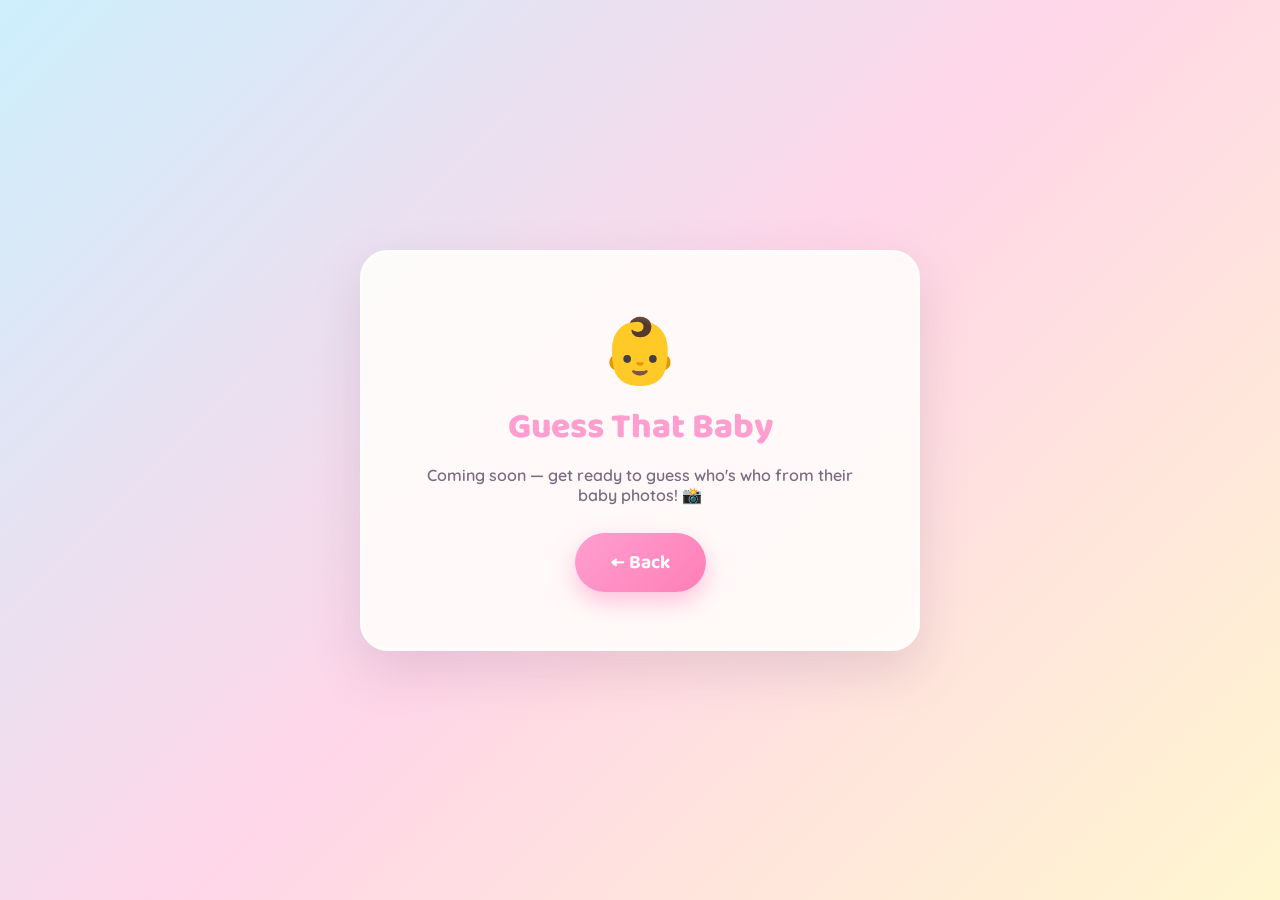
==== guess-that-baby/index.html @ 202a557a "Add guest/admin sign-in, guest home and view-only leaderboard - welcome/: sign-in page asking "What " ====
<!doctype html>
<html lang="en">
<head>
  <meta charset="UTF-8" />
  <meta name="viewport" content="width=device-width, initial-scale=1.0" />
  <meta name="robots" content="noindex" />
  <title>Guess That Baby — Dapo & Desola's Baby Shower</title>
  <link rel="icon" href="data:image/svg+xml,<svg xmlns=%22http://www.w3.org/2000/svg%22 viewBox=%220 0 100 100%22><text y=%22.9em%22 font-size=%2290%22>👶</text></svg>" />
  <link rel="preconnect" href="https://fonts.googleapis.com">
  <link rel="preconnect" href="https://fonts.gstatic.com" crossorigin>
  <link href="https://fonts.googleapis.com/css2?family=Baloo+2:wght@500;700;800&family=Quicksand:wght@500;600;700&display=swap" rel="stylesheet">
  <link rel="stylesheet" href="/style.css" />
</head>
<body>
  <div class="floaty-bg" aria-hidden="true">
    <span>👶</span><span>📸</span><span>🍼</span><span>⭐</span><span>🧸</span><span>👶</span><span>📸</span><span>🍼</span>
  </div>

  <section class="screen active">
    <div class="placeholder-card">
      <div class="placeholder-icon">👶</div>
      <h1 class="placeholder-title">Guess That Baby</h1>
      <p class="placeholder-sub">Coming soon — get ready to guess who's who from their baby photos! 📸</p>
      <!-- "/" takes admins to the hub; the Worker sends guests on to /guest/ -->
      <a class="btn-primary" href="/#menu">← Back</a>
    </div>
  </section>
</body>
</html>
---- style.css ----
/* ============================================================
   BABY SHOWER EVENT APP — SHARED SHELL STYLES
   Used by the hub (this file) and by the "coming soon" feature
   pages (welcome/guest/leaderboard/karaoke/...), which link to this file
   via ../style.css. The jeopardy/ feature is self-contained with
   its own stylesheet — don't need to touch this file for that.

   Edit the CSS variables below to shift the whole app's palette.
   ============================================================ */

:root {
  --pink: #ffd6e8;
  --pink-deep: #ff9ecf;
  --blue: #cdeffd;
  --blue-deep: #8fd9f7;
  --mint: #d8f5e3;
  --mint-deep: #8fe0b3;
  --butter: #fff6cf;
  --butter-deep: #ffe066;
  --lavender: #e6dcfb;
  --ink: #4a3b52;
  --ink-soft: #7a6b82;
  --white: #fffdfb;
  --shadow: rgba(122, 90, 120, 0.18);
  --radius-lg: 28px;
  --radius-md: 18px;
  --radius-sm: 12px;
  --font-display: 'Baloo 2', system-ui, sans-serif;
  --font-body: 'Quicksand', system-ui, sans-serif;
}

* { box-sizing: border-box; }

html, body {
  margin: 0;
  min-height: 100vh;
  font-family: var(--font-body);
  color: var(--ink);
  background: linear-gradient(135deg, var(--blue) 0%, var(--pink) 50%, var(--butter) 100%);
  background-attachment: fixed;
  overflow-x: hidden;
}

/* ---------- Floating background decoration ---------- */
.floaty-bg {
  position: fixed;
  inset: 0;
  z-index: 0;
  pointer-events: none;
  overflow: hidden;
}
.floaty-bg span {
  position: absolute;
  font-size: 2.6rem;
  opacity: 0.25;
  animation: float-up 18s linear infinite;
  bottom: -10%;
}
.floaty-bg span:nth-child(1) { left: 4%;  animation-delay: 0s;  }
.floaty-bg span:nth-child(2) { left: 18%; animation-delay: 3s;  font-size: 2rem; }
.floaty-bg span:nth-child(3) { left: 32%; animation-delay: 6s;  }
.floaty-bg span:nth-child(4) { left: 48%; animation-delay: 1s;  font-size: 1.6rem; }
.floaty-bg span:nth-child(5) { left: 63%; animation-delay: 9s;  }
.floaty-bg span:nth-child(6) { left: 77%; animation-delay: 4s;  font-size: 2.2rem; }
.floaty-bg span:nth-child(7) { left: 88%; animation-delay: 7s;  }
.floaty-bg span:nth-child(8) { left: 95%; animation-delay: 2s;  font-size: 1.8rem; }

@keyframes float-up {
  0%   { transform: translateY(0) rotate(0deg); opacity: 0; }
  10%  { opacity: 0.25; }
  90%  { opacity: 0.25; }
  100% { transform: translateY(-120vh) rotate(25deg); opacity: 0; }
}

/* ---------- Screens ---------- */
.screen {
  position: relative;
  z-index: 1;
  display: none;
  min-height: 100vh;
  width: 100%;
  align-items: center;
  justify-content: center;
  flex-direction: column;
  padding: 24px;
}
.screen.active { display: flex; }

/* ---------- Shared buttons ---------- */
.btn-primary {
  font-family: var(--font-display);
  font-size: 1.2rem;
  font-weight: 700;
  color: var(--white);
  background: linear-gradient(135deg, var(--pink-deep), #ff7fb8);
  border: none;
  border-radius: 999px;
  padding: 14px 36px;
  cursor: pointer;
  box-shadow: 0 10px 24px rgba(255, 126, 184, 0.45);
  transition: transform 0.15s ease, box-shadow 0.15s ease;
  text-decoration: none;
  display: inline-block;
}
.btn-primary:hover { transform: translateY(-2px) scale(1.02); box-shadow: 0 14px 30px rgba(255, 126, 184, 0.55); }
.btn-primary:active { transform: translateY(0) scale(0.99); }

.btn-ghost {
  font-family: var(--font-body);
  font-weight: 700;
  color: var(--ink-soft);
  background: rgba(255,255,255,0.7);
  border: 2px solid var(--lavender);
  border-radius: 999px;
  padding: 10px 22px;
  cursor: pointer;
  transition: background 0.15s ease;
  text-decoration: none;
  display: inline-block;
}
.btn-ghost:hover { background: var(--lavender); color: var(--ink); }

/* ---------- Welcome screen ---------- */
.welcome-card {
  background: rgba(255, 253, 251, 0.9);
  backdrop-filter: blur(6px);
  border-radius: var(--radius-lg);
  box-shadow: 0 20px 50px var(--shadow);
  padding: 56px 48px;
  max-width: 640px;
  width: 100%;
  text-align: center;
  border: 3px solid var(--white);
}

.eyebrow {
  font-weight: 700;
  letter-spacing: 0.12em;
  text-transform: uppercase;
  font-size: 0.85rem;
  color: var(--blue-deep);
  margin: 0 0 10px;
}

.welcome-title {
  font-family: var(--font-display);
  font-weight: 800;
  font-size: clamp(2rem, 6vw, 3.2rem);
  line-height: 1.2;
  margin: 0 0 16px;
  color: var(--ink);
}
.welcome-title .names {
  color: var(--pink-deep);
  text-shadow: 2px 2px 0 var(--butter);
}

.welcome-subtitle {
  margin: 0 0 32px;
  color: var(--ink-soft);
  font-weight: 600;
  font-size: 1.1rem;
}

/* ---------- Menu screen ---------- */
.menu-wrap {
  max-width: 900px;
  width: 100%;
  text-align: center;
}

.menu-title {
  font-family: var(--font-display);
  font-weight: 800;
  font-size: clamp(1.8rem, 4.5vw, 2.6rem);
  color: var(--pink-deep);
  margin: 0 0 6px;
  text-shadow: 2px 2px 0 var(--butter);
}

.menu-subtitle {
  color: var(--ink-soft);
  font-weight: 600;
  margin: 0 0 32px;
}

.menu-grid {
  display: grid;
  grid-template-columns: repeat(2, 1fr);
  gap: 20px;
}

.menu-tile {
  background: var(--white);
  border-radius: var(--radius-lg);
  box-shadow: 0 12px 30px var(--shadow);
  border: 3px solid var(--lavender);
  padding: 36px 20px;
  display: flex;
  flex-direction: column;
  align-items: center;
  gap: 8px;
  text-decoration: none;
  color: var(--ink);
  transition: transform 0.15s ease, box-shadow 0.15s ease, border-color 0.15s ease;
}
.menu-tile:hover {
  transform: translateY(-4px) scale(1.02);
  box-shadow: 0 18px 36px var(--shadow);
  border-color: var(--pink-deep);
}

.menu-tile.live {
  border-color: var(--pink-deep);
  background: linear-gradient(135deg, #fff, #fff0f7);
}

.tile-icon { font-size: 3rem; line-height: 1; }

.tile-title {
  font-family: var(--font-display);
  font-weight: 700;
  font-size: 1.3rem;
}

.tile-tag {
  font-size: 0.85rem;
  font-weight: 700;
  color: var(--ink-soft);
  background: var(--lavender);
  padding: 4px 12px;
  border-radius: 999px;
}
.menu-tile.live .tile-tag {
  color: var(--white);
  background: var(--pink-deep);
}

.back-link {
  display: inline-block;
  margin-bottom: 14px;
  font-weight: 700;
  font-size: 0.9rem;
  color: var(--ink-soft);
  text-decoration: none;
}
.back-link:hover { color: var(--pink-deep); }

/* ---------- Team setup card (used by Leaderboard's first-run flow) ---------- */
.setup-card {
  background: rgba(255, 253, 251, 0.9);
  backdrop-filter: blur(6px);
  border-radius: var(--radius-lg);
  box-shadow: 0 20px 50px var(--shadow);
  padding: 40px 48px;
  max-width: 640px;
  width: 100%;
  text-align: center;
  border: 3px solid var(--white);
}

.setup-card h1 {
  font-family: var(--font-display);
  font-weight: 800;
  font-size: clamp(1.7rem, 4.5vw, 2.4rem);
  margin: 0 0 6px;
  color: var(--pink-deep);
}

.setup-card .setup-sub {
  margin: 0 0 28px;
  color: var(--ink-soft);
  font-weight: 600;
}

.setup-card h2 {
  font-family: var(--font-display);
  font-size: 1.2rem;
  margin: 0 0 14px;
  color: var(--ink);
}

.team-inputs {
  display: grid;
  grid-template-columns: repeat(2, 1fr);
  gap: 10px;
  margin-bottom: 14px;
}

.team-input-row {
  display: flex;
  align-items: center;
  gap: 8px;
  background: var(--white);
  border-radius: var(--radius-sm);
  padding: 8px 14px;
  border: 2px solid var(--blue-deep);
}
.team-input-row .swatch {
  width: 14px; height: 14px; border-radius: 50%; flex-shrink: 0;
}
.team-input-row input {
  border: none;
  outline: none;
  background: transparent;
  font-family: var(--font-body);
  font-weight: 600;
  font-size: 1rem;
  width: 100%;
  color: var(--ink);
}

.team-count-controls {
  display: flex;
  align-items: center;
  justify-content: center;
  gap: 14px;
  margin: 10px 0 28px;
  font-weight: 700;
  color: var(--ink-soft);
}

.btn-round {
  width: 36px; height: 36px;
  border-radius: 50%;
  border: none;
  background: var(--lavender);
  color: var(--ink);
  font-size: 1.3rem;
  font-weight: 800;
  cursor: pointer;
  transition: transform 0.15s ease, background 0.15s ease;
  line-height: 1;
}
.btn-round:hover { background: var(--pink-deep); color: var(--white); transform: scale(1.08); }
.btn-round:disabled { opacity: 0.35; cursor: not-allowed; transform: none; }

/* ---------- League table (Leaderboard) ---------- */
.league-card {
  background: rgba(255, 253, 251, 0.9);
  backdrop-filter: blur(6px);
  border-radius: var(--radius-lg);
  box-shadow: 0 20px 50px var(--shadow);
  padding: 40px 48px;
  max-width: 560px;
  width: 100%;
  text-align: center;
  border: 3px solid var(--white);
}
.league-card h1 {
  font-family: var(--font-display);
  font-weight: 800;
  font-size: clamp(1.7rem, 4.5vw, 2.4rem);
  margin: 0 0 6px;
  color: var(--pink-deep);
}
.league-card .league-sub {
  margin: 0 0 24px;
  color: var(--ink-soft);
  font-weight: 600;
}

.league-table {
  display: flex;
  flex-direction: column;
  gap: 10px;
  margin-bottom: 28px;
}

.league-row {
  display: flex;
  align-items: center;
  gap: 14px;
  background: var(--white);
  border-radius: var(--radius-sm);
  padding: 12px 18px;
  border: 2px solid var(--blue-deep);
  font-weight: 700;
}
.league-row.first {
  border-color: var(--butter-deep);
  background: linear-gradient(135deg, #fffef5, var(--butter));
  transform: scale(1.02);
}
.league-rank {
  font-family: var(--font-display);
  font-size: 1.1rem;
  color: var(--ink-soft);
  width: 28px;
  flex-shrink: 0;
}
.league-swatch {
  width: 14px; height: 14px; border-radius: 50%; flex-shrink: 0;
}
.league-name {
  flex: 1;
  text-align: left;
  overflow: hidden;
  text-overflow: ellipsis;
  white-space: nowrap;
}
.league-score {
  font-family: var(--font-display);
  color: var(--pink-deep);
  font-size: 1.2rem;
}

.league-actions {
  display: flex;
  gap: 12px;
  justify-content: center;
  flex-wrap: wrap;
}

/* ---------- Gate message (e.g. "teams not set up yet") ---------- */
.gate-icon { font-size: 3.4rem; margin-bottom: 8px; }

/* ---------- Placeholder "coming soon" pages ---------- */
.placeholder-card {
  background: rgba(255, 253, 251, 0.9);
  backdrop-filter: blur(6px);
  border-radius: var(--radius-lg);
  box-shadow: 0 20px 50px var(--shadow);
  padding: 56px 48px;
  max-width: 560px;
  width: 100%;
  text-align: center;
  border: 3px solid var(--white);
}
.placeholder-icon { font-size: 4rem; margin-bottom: 10px; }
.placeholder-title {
  font-family: var(--font-display);
  font-weight: 800;
  font-size: clamp(1.6rem, 4vw, 2.2rem);
  color: var(--pink-deep);
  margin: 0 0 10px;
}
.placeholder-sub {
  color: var(--ink-soft);
  font-weight: 600;
  margin: 0 0 28px;
}

/* ---------- Sign-in (welcome) page ---------- */
.signin-card { padding: 44px 40px 40px; }
.signin-title { font-size: clamp(1.9rem, 5.5vw, 2.8rem); margin-bottom: 24px; }

.role-fieldset { border: none; margin: 0; padding: 0; min-width: 0; }
.signin-question {
  font-family: var(--font-display);
  font-weight: 700;
  font-size: 1.3rem;
  line-height: 1.3;
  color: var(--ink);
  margin: 0 auto 16px;
  padding: 0;
}
.role-grid { display: grid; grid-template-columns: 1fr 1fr; gap: 16px; }

.role-option { position: relative; cursor: pointer; }
.role-option input {
  position: absolute;
  opacity: 0;
  width: 1px;
  height: 1px;
}
.role-card {
  height: 100%;
  display: flex;
  flex-direction: column;
  align-items: center;
  gap: 6px;
  padding: 24px 16px 20px;
  background: var(--white);
  border: 3px solid var(--lavender);
  border-radius: var(--radius-md);
  box-shadow: 0 8px 20px var(--shadow);
  transition: transform 0.15s ease, border-color 0.15s ease, box-shadow 0.15s ease, background 0.15s ease;
}
.role-option:hover .role-card { transform: translateY(-3px); border-color: var(--pink-deep); }
.role-option input:focus-visible + .role-card { outline: 3px solid var(--blue-deep); outline-offset: 3px; }
.role-option input:checked + .role-card {
  border-color: var(--pink-deep);
  background: linear-gradient(135deg, #fff, #fff0f7);
  box-shadow: 0 0 0 4px rgba(255, 158, 207, 0.3), 0 12px 26px var(--shadow);
  transform: translateY(-3px);
}
.role-icon { font-size: 2.6rem; line-height: 1.1; }
.role-name { font-family: var(--font-display); font-weight: 800; font-size: 1.35rem; color: var(--ink); }
.role-desc { font-size: 0.9rem; font-weight: 600; color: var(--ink-soft); line-height: 1.35; }

.password-step { margin-top: 26px; animation: step-in 0.25s ease; }
@keyframes step-in {
  from { opacity: 0; transform: translateY(-6px); }
  to   { opacity: 1; transform: translateY(0); }
}
.field-label-center { display: block; font-weight: 700; color: var(--ink-soft); margin-bottom: 8px; }
.signin-input {
  width: 100%;
  max-width: 340px;
  font-family: var(--font-body);
  font-size: 1.1rem;
  font-weight: 600;
  text-align: center;
  color: var(--ink);
  background: var(--white);
  border: 2px solid var(--lavender);
  border-radius: 999px;
  padding: 12px 18px;
}
.signin-input:focus { outline: none; border-color: var(--pink-deep); box-shadow: 0 0 0 4px rgba(255, 158, 207, 0.25); }
.signin-error { min-height: 1.3em; margin: 10px 0 16px; color: #c62f3a; font-weight: 700; }
.btn-primary:disabled { opacity: 0.6; cursor: default; transform: none; }

.signed-in-note {
  background: var(--mint);
  border-radius: 999px;
  padding: 8px 16px;
  font-weight: 700;
  margin: -8px auto 20px;
  display: inline-block;
}
.signed-in-note a { color: var(--ink); }
.signed-in-note[hidden] { display: none; }

/* ---------- Guest pages ---------- */
.names-inline { color: var(--pink-deep); text-shadow: 2px 2px 0 var(--butter); }
.signout-btn { margin-top: 28px; font-size: 0.9rem; }
.hub-signout { text-align: center; margin-top: 24px; }

.league-empty { color: var(--ink-soft); font-weight: 600; margin: 8px 0 18px; }
.league-status {
  display: flex;
  align-items: center;
  justify-content: center;
  gap: 8px;
  font-size: 0.85rem;
  font-weight: 700;
  color: var(--ink-soft);
  margin: 4px 0 0;
}
.live-dot {
  width: 10px;
  height: 10px;
  border-radius: 50%;
  background: var(--mint-deep);
  animation: live-pulse 1.6s ease-in-out infinite;
}
.league-status.offline .live-dot { background: #e5484d; animation: none; }
@keyframes live-pulse {
  0%, 100% { box-shadow: 0 0 0 0 rgba(143, 224, 179, 0.7); }
  50%      { box-shadow: 0 0 0 6px rgba(143, 224, 179, 0); }
}
@media (prefers-reduced-motion: reduce) {
  .live-dot, .password-step { animation: none; }
}

/* ---------- Responsive ---------- */
@media (max-width: 640px) {
  .menu-grid { grid-template-columns: 1fr; }
  .welcome-card, .placeholder-card { padding: 36px 26px; }
  .signin-card { padding: 32px 18px 28px; }
  .league-card { padding: 28px 16px; }
  .league-row { gap: 10px; padding: 12px 14px; }
  .role-grid { gap: 10px; }
  .role-card { padding: 18px 10px 16px; }
  .role-icon { font-size: 2.2rem; }
}
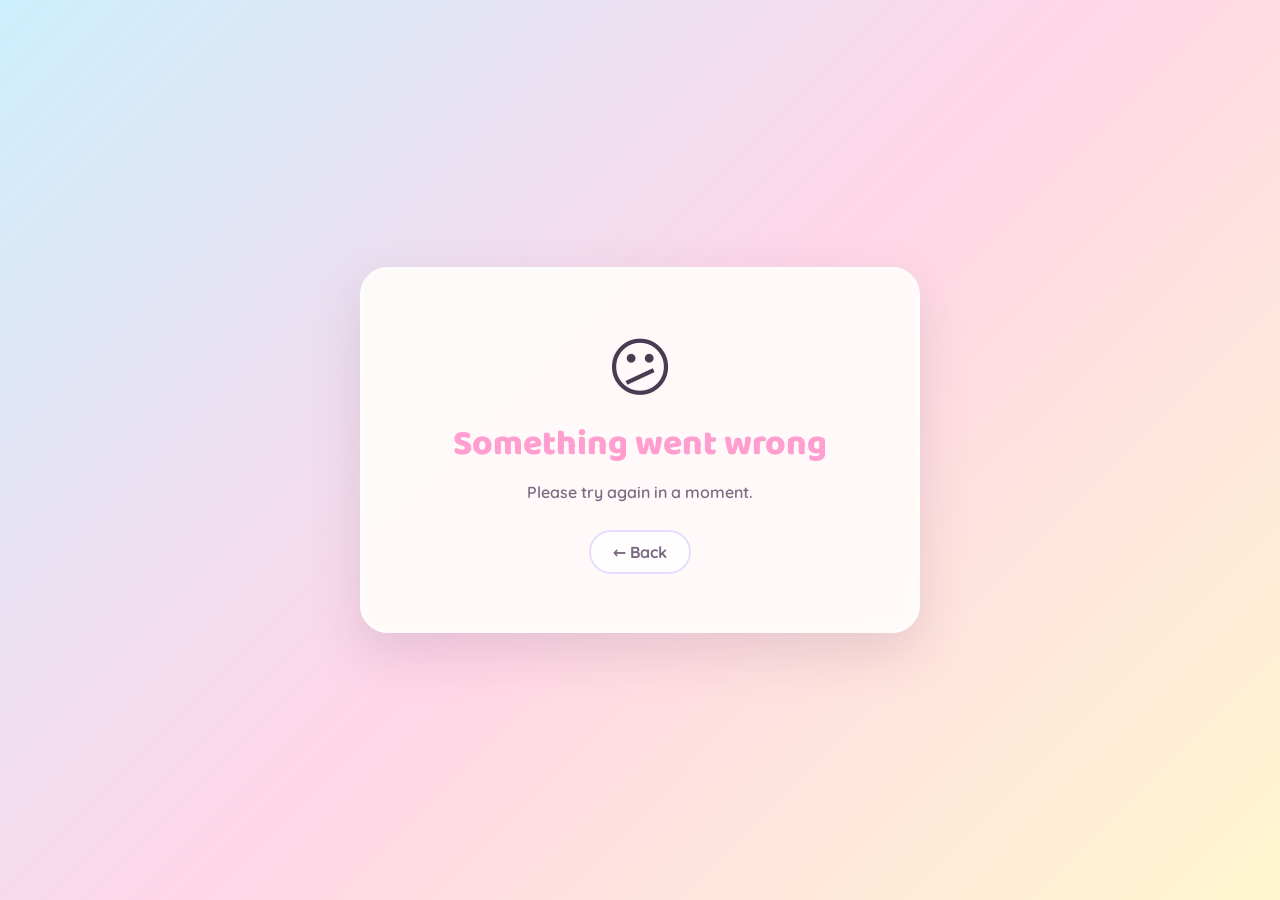
==== commit 4ee90ded: "Add Guess That Baby guest phone game - One phone per team: teams come from the Leaderboard (game won" ====
--- a/guess-that-baby/index.html
+++ b/guess-that-baby/index.html
@@ -2,7 +2,7 @@
 <html lang="en">
 <head>
   <meta charset="UTF-8" />
-  <meta name="viewport" content="width=device-width, initial-scale=1.0" />
+  <meta name="viewport" content="width=device-width, initial-scale=1.0, viewport-fit=cover" />
   <meta name="robots" content="noindex" />
   <title>Guess That Baby — Dapo & Desola's Baby Shower</title>
   <link rel="icon" href="data:image/svg+xml,<svg xmlns=%22http://www.w3.org/2000/svg%22 viewBox=%220 0 100 100%22><text y=%22.9em%22 font-size=%2290%22>👶</text></svg>" />
@@ -10,20 +10,85 @@
   <link rel="preconnect" href="https://fonts.gstatic.com" crossorigin>
   <link href="https://fonts.googleapis.com/css2?family=Baloo+2:wght@500;700;800&family=Quicksand:wght@500;600;700&display=swap" rel="stylesheet">
   <link rel="stylesheet" href="/style.css" />
+  <link rel="stylesheet" href="game.css" />
 </head>
-<body>
+<body class="gtb">
   <div class="floaty-bg" aria-hidden="true">
     <span>👶</span><span>📸</span><span>🍼</span><span>⭐</span><span>🧸</span><span>👶</span><span>📸</span><span>🍼</span>
   </div>
 
-  <section class="screen active">
+  <!-- ===================== LOADING ===================== -->
+  <section id="screen-loading" class="screen active">
+    <div class="placeholder-card"><div class="placeholder-icon gtb-spin">👶</div><p class="placeholder-sub">Loading the babies…</p></div>
+  </section>
+
+  <!-- ===================== MESSAGE (no leaderboard, all teams taken, errors) ===================== -->
+  <section id="screen-message" class="screen">
     <div class="placeholder-card">
+      <div class="placeholder-icon" id="message-icon">🙋</div>
+      <h1 class="placeholder-title" id="message-title"></h1>
+      <p class="placeholder-sub" id="message-text"></p>
+      <a class="btn-ghost" href="/#menu">← Back</a>
+    </div>
+  </section>
+
+  <!-- ===================== PICK YOUR TEAM ===================== -->
+  <section id="screen-team" class="screen">
+    <div class="placeholder-card gtb-team-card">
+      <a href="/#menu" class="back-link">← Back</a>
       <div class="placeholder-icon">👶</div>
       <h1 class="placeholder-title">Guess That Baby</h1>
-      <p class="placeholder-sub">Coming soon — get ready to guess who's who from their baby photos! 📸</p>
-      <!-- "/" takes admins to the hub; the Worker sends guests on to /guest/ -->
-      <a class="btn-primary" href="/#menu">← Back</a>
+      <p class="placeholder-sub">Match every baby photo to the right name. Each name can only be used once!</p>
+      <p id="team-notice" class="gtb-notice" hidden></p>
+      <h2 class="gtb-h2">Which team are you on?</h2>
+      <p class="gtb-hint">One phone per team. Once you pick, your team is locked to this phone.</p>
+      <div id="team-list" class="gtb-team-list"></div>
+      <p id="team-error" class="signin-error" role="alert"></p>
     </div>
   </section>
+
+  <!-- ===================== THE GAME ===================== -->
+  <section id="screen-game" class="screen gtb-game-screen">
+    <header class="gtb-top">
+      <a href="/#menu" class="gtb-back" aria-label="Back to menu">←</a>
+      <span class="gtb-team-chip"><span class="gtb-dot" id="my-team-dot"></span><span id="my-team-name"></span></span>
+      <span class="gtb-progress" id="progress"></span>
+    </header>
+
+    <div id="status-banner" class="gtb-banner" hidden></div>
+
+    <main class="gtb-main">
+      <figure class="gtb-photo-card">
+        <button type="button" class="gtb-photo-btn" id="photo-btn" aria-label="Zoom in on this photo">
+          <img id="photo" alt="" />
+          <span class="gtb-zoom-hint" aria-hidden="true">🔍 Tap to zoom</span>
+        </button>
+        <figcaption class="gtb-photo-label" id="photo-label"></figcaption>
+      </figure>
+
+      <p id="reveal-line" class="gtb-reveal-line" hidden></p>
+      <label class="gtb-select-label" for="name-select" id="select-label">Who is this baby?</label>
+      <select id="name-select" class="gtb-select"></select>
+
+      <div class="gtb-nav">
+        <button type="button" class="btn-ghost" id="btn-prev">‹ Prev</button>
+        <span id="save-status" class="gtb-save" aria-live="polite"></span>
+        <button type="button" class="btn-ghost" id="btn-next">Next ›</button>
+      </div>
+    </main>
+
+    <!-- Numbered tracker, pinned to the bottom of the phone -->
+    <nav class="gtb-tracker" aria-label="Baby photos">
+      <div class="gtb-tracker-scroll" id="tracker"></div>
+    </nav>
+  </section>
+
+  <!-- Full-screen zoom -->
+  <div id="zoom" class="gtb-zoom" hidden>
+    <button type="button" class="gtb-zoom-close" id="zoom-close" aria-label="Close">✕</button>
+    <img id="zoom-img" alt="" />
+  </div>
+
+  <script src="game.js"></script>
 </body>
 </html>
--- a/style.css
+++ b/style.css
@@ -524,7 +524,6 @@
 .signed-in-note[hidden] { display: none; }
 
 /* ---------- Guest pages ---------- */
-.names-inline { color: var(--pink-deep); text-shadow: 2px 2px 0 var(--butter); }
 .signout-btn { margin-top: 28px; font-size: 0.9rem; }
 .hub-signout { text-align: center; margin-top: 24px; }
 
--- a/guess-that-baby/game.css
+++ b/guess-that-baby/game.css
@@ -0,0 +1,271 @@
+/* ============================================================
+   GUESS THAT BABY — phone-first game styles (on top of /style.css)
+   ============================================================ */
+
+.gtb-spin { animation: gtb-bob 1.2s ease-in-out infinite; }
+@keyframes gtb-bob { 50% { transform: translateY(-8px) rotate(-6deg); } }
+
+.gtb-notice {
+  background: var(--butter);
+  border: 2px solid var(--butter-deep);
+  border-radius: var(--radius-sm);
+  padding: 10px 14px;
+  font-weight: 700;
+  margin: 0 0 18px;
+}
+.gtb-notice[hidden] { display: none; }
+
+/* ---------- Team picker ---------- */
+.gtb-team-card .placeholder-sub { margin-bottom: 18px; }
+.gtb-h2 { font-family: var(--font-display); font-size: 1.3rem; margin: 6px 0 4px; }
+.gtb-hint { color: var(--ink-soft); font-weight: 600; font-size: 0.9rem; margin: 0 0 16px; }
+.gtb-team-list { display: flex; flex-direction: column; gap: 10px; }
+.gtb-team-btn {
+  display: flex;
+  align-items: center;
+  gap: 12px;
+  width: 100%;
+  font-family: var(--font-display);
+  font-size: 1.2rem;
+  font-weight: 700;
+  color: var(--ink);
+  background: var(--white);
+  border: 3px solid var(--lavender);
+  border-radius: var(--radius-md);
+  padding: 14px 18px;
+  cursor: pointer;
+  text-align: left;
+  transition: transform 0.15s ease, border-color 0.15s ease;
+}
+.gtb-team-btn:hover { transform: translateY(-2px); }
+.gtb-team-btn:disabled { opacity: 0.6; cursor: default; transform: none; }
+.gtb-team-btn .gtb-dot { width: 18px; height: 18px; }
+.gtb-team-btn .gtb-go { margin-left: auto; color: var(--ink-soft); }
+.gtb-empty { color: var(--ink-soft); font-weight: 600; }
+
+/* ---------- Game layout ---------- */
+.gtb-game-screen.active {
+  display: flex;
+  flex-direction: column;
+  align-items: stretch;
+  justify-content: flex-start;
+  padding: 0;
+  min-height: 100vh;
+  min-height: 100dvh;
+}
+
+.gtb-top {
+  position: sticky;
+  top: 0;
+  z-index: 5;
+  display: flex;
+  align-items: center;
+  gap: 10px;
+  padding: 10px 16px;
+  padding-top: max(10px, env(safe-area-inset-top));
+  background: rgba(255, 253, 251, 0.92);
+  backdrop-filter: blur(8px);
+  box-shadow: 0 4px 14px var(--shadow);
+}
+.gtb-back {
+  flex: none;
+  width: 36px; height: 36px;
+  display: flex; align-items: center; justify-content: center;
+  border-radius: 50%;
+  border: 2px solid var(--lavender);
+  background: var(--white);
+  color: var(--ink);
+  text-decoration: none;
+  font-weight: 800;
+}
+.gtb-team-chip {
+  display: flex;
+  align-items: center;
+  gap: 8px;
+  min-width: 0;
+  font-family: var(--font-display);
+  font-weight: 800;
+  font-size: 1.05rem;
+}
+.gtb-team-chip span:last-child { white-space: nowrap; overflow: hidden; text-overflow: ellipsis; }
+.gtb-dot { flex: none; width: 14px; height: 14px; border-radius: 50%; display: inline-block; background: var(--blue-deep); }
+.gtb-progress {
+  margin-left: auto;
+  flex: none;
+  font-weight: 800;
+  font-size: 0.9rem;
+  background: var(--lavender);
+  border-radius: 999px;
+  padding: 4px 12px;
+}
+
+.gtb-banner {
+  margin: 12px 16px 0;
+  border-radius: var(--radius-md);
+  padding: 12px 16px;
+  font-weight: 700;
+  text-align: center;
+  position: relative;
+  z-index: 1;
+}
+.gtb-banner[hidden] { display: none; }
+.gtb-banner.closed { background: var(--butter); border: 2px solid var(--butter-deep); }
+.gtb-banner.revealed { background: var(--mint); border: 2px solid var(--mint-deep); }
+.gtb-banner .gtb-score {
+  display: block;
+  font-family: var(--font-display);
+  font-size: 1.8rem;
+  font-weight: 800;
+  line-height: 1.2;
+}
+
+.gtb-main {
+  flex: 1;
+  width: 100%;
+  max-width: 520px;
+  margin: 0 auto;
+  padding: 14px 16px 110px; /* room for the tracker */
+  position: relative;
+  z-index: 1;
+}
+
+.gtb-photo-card {
+  margin: 0 0 14px;
+  background: var(--white);
+  border-radius: var(--radius-lg);
+  box-shadow: 0 12px 30px var(--shadow);
+  overflow: hidden;
+}
+.gtb-photo-btn {
+  display: block;
+  position: relative;
+  width: 100%;
+  padding: 0;
+  border: none;
+  background: var(--lavender);
+  cursor: zoom-in;
+  aspect-ratio: 4 / 5;
+  max-height: 46vh;
+  max-height: 46dvh;
+}
+.gtb-photo-btn img { width: 100%; height: 100%; object-fit: contain; display: block; }
+.gtb-zoom-hint {
+  position: absolute;
+  right: 10px;
+  bottom: 10px;
+  background: rgba(74, 59, 82, 0.6);
+  color: #fff;
+  font-size: 0.8rem;
+  font-weight: 700;
+  border-radius: 999px;
+  padding: 4px 10px;
+}
+.gtb-photo-label {
+  font-family: var(--font-display);
+  font-weight: 800;
+  font-size: 1.3rem;
+  text-align: center;
+  padding: 8px 12px 10px;
+}
+
+.gtb-select-label { display: block; font-weight: 700; color: var(--ink-soft); margin: 0 0 6px; }
+.gtb-select {
+  width: 100%;
+  font-family: var(--font-body);
+  font-size: 1.1rem; /* 16px+ stops iPhones zooming in */
+  font-weight: 700;
+  color: var(--ink);
+  background: var(--white);
+  border: 3px solid var(--pink-deep);
+  border-radius: var(--radius-md);
+  padding: 12px 14px;
+}
+.gtb-select:disabled { border-color: var(--lavender); opacity: 1; color: var(--ink); background: #faf8fc; }
+.gtb-select.empty { border-color: var(--lavender); color: var(--ink-soft); }
+
+.gtb-reveal-line {
+  margin: -4px 0 12px;
+  padding: 10px 14px;
+  border-radius: var(--radius-md);
+  font-family: var(--font-display);
+  font-size: 1.15rem;
+  font-weight: 800;
+  text-align: center;
+}
+.gtb-reveal-line[hidden] { display: none; }
+.gtb-reveal-line.right { color: #237a4d; background: var(--mint); }
+.gtb-reveal-line.wrong { color: #b02a35; background: #ffe7e8; }
+
+.gtb-nav { display: flex; align-items: center; justify-content: space-between; gap: 10px; margin-top: 14px; }
+.gtb-nav .btn-ghost:disabled { opacity: 0.35; cursor: default; }
+.gtb-save { font-size: 0.85rem; font-weight: 700; color: var(--ink-soft); text-align: center; }
+.gtb-save.error { color: #c62f3a; }
+
+/* ---------- Bottom tracker ---------- */
+.gtb-tracker {
+  position: fixed;
+  left: 0; right: 0; bottom: 0;
+  z-index: 6;
+  background: rgba(255, 253, 251, 0.95);
+  backdrop-filter: blur(8px);
+  box-shadow: 0 -4px 16px var(--shadow);
+  padding: 4px 0;
+  padding-bottom: max(4px, env(safe-area-inset-bottom));
+}
+.gtb-tracker-scroll {
+  display: flex;
+  gap: 8px;
+  overflow-x: auto;
+  padding: 8px 16px;
+  scroll-snap-type: x proximity;
+  scrollbar-width: none;
+}
+.gtb-tracker-scroll::-webkit-scrollbar { display: none; }
+.gtb-chip {
+  flex: none;
+  width: 44px; height: 44px;
+  border-radius: 50%;
+  border: 2px solid var(--lavender);
+  background: var(--white);
+  font-family: var(--font-display);
+  font-weight: 800;
+  font-size: 1rem;
+  color: var(--ink-soft);
+  cursor: pointer;
+  scroll-snap-align: center;
+  transition: transform 0.15s ease;
+}
+.gtb-chip.answered { background: var(--pink-deep); border-color: var(--pink-deep); color: var(--white); }
+.gtb-chip.right { background: var(--mint-deep); border-color: var(--mint-deep); color: var(--white); }
+.gtb-chip.wrong { background: #ff9ea2; border-color: #e5484d; color: var(--white); }
+.gtb-chip.current { transform: scale(1.12); box-shadow: 0 0 0 3px var(--white), 0 0 0 6px var(--ink); }
+
+/* ---------- Zoom ---------- */
+.gtb-zoom {
+  position: fixed;
+  inset: 0;
+  z-index: 50;
+  background: rgba(30, 22, 36, 0.92);
+  display: flex;
+  align-items: center;
+  justify-content: center;
+  padding: 16px;
+}
+.gtb-zoom[hidden] { display: none; }
+.gtb-zoom img { max-width: 100%; max-height: 100%; object-fit: contain; border-radius: var(--radius-sm); touch-action: pinch-zoom; }
+.gtb-zoom-close {
+  position: absolute;
+  top: max(14px, env(safe-area-inset-top));
+  right: 14px;
+  width: 44px; height: 44px;
+  border-radius: 50%;
+  border: none;
+  background: var(--white);
+  font-size: 1.2rem;
+  font-weight: 800;
+  cursor: pointer;
+}
+
+@media (prefers-reduced-motion: reduce) {
+  .gtb-spin { animation: none; }
+}
